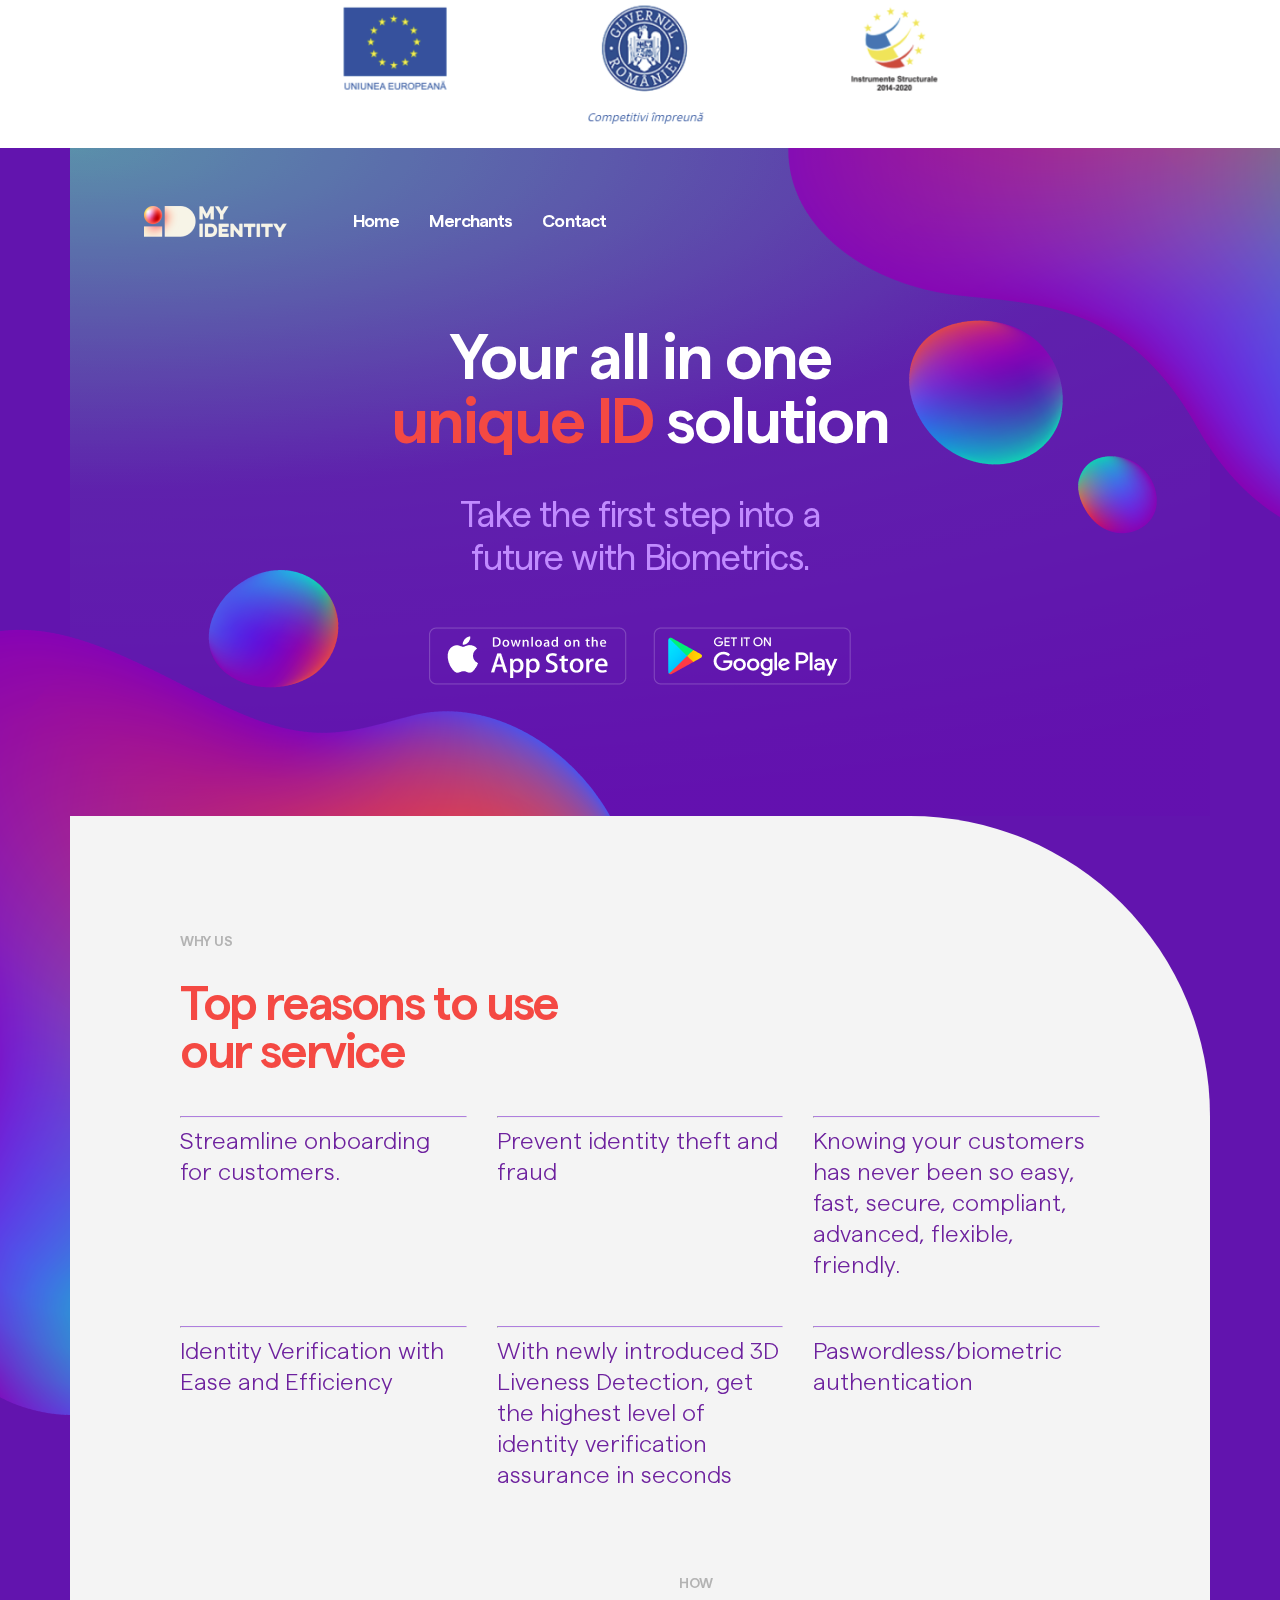
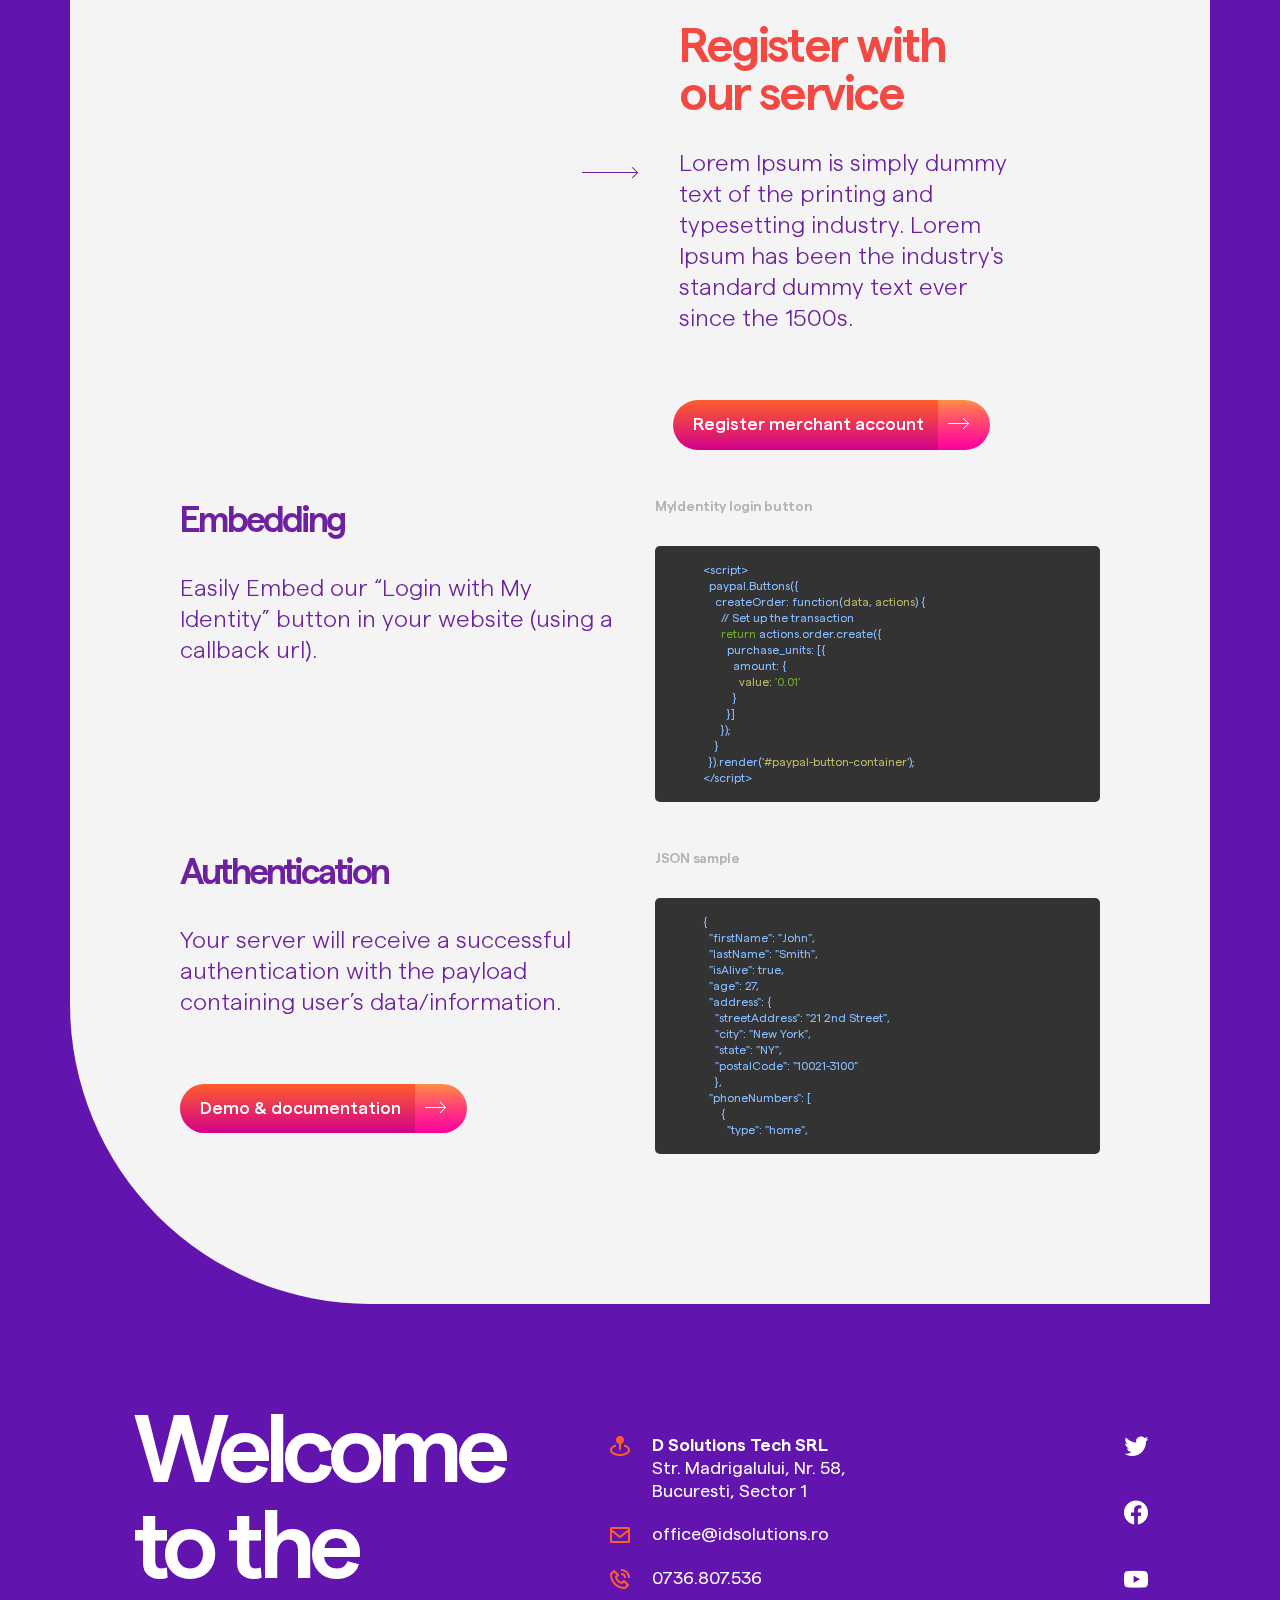
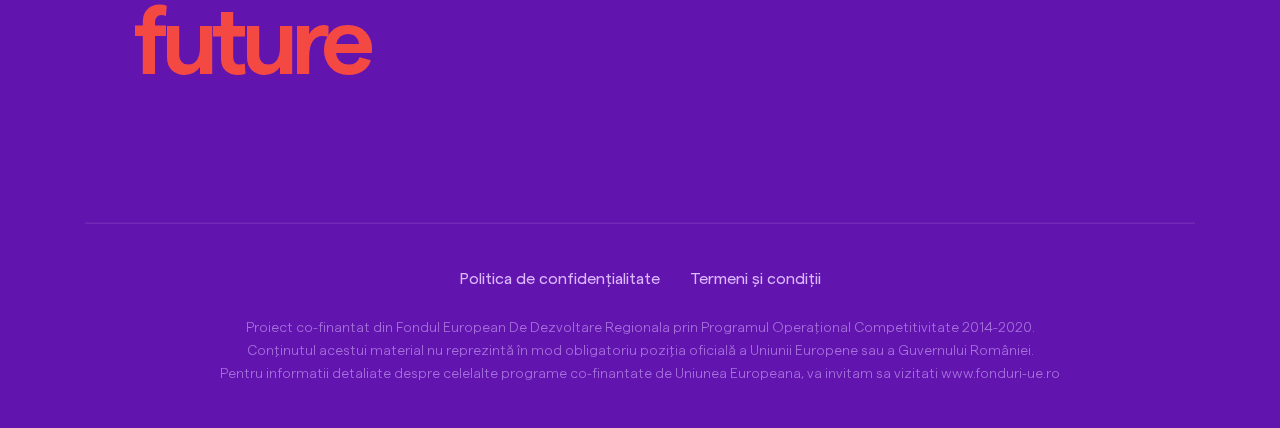
==== contact.html @ 7af66479 "Add files via upload" ====
<!DOCTYPE html>
<html lang="en">
<head>
	<meta http-equiv="Content-Type" content="text/html; charset=utf-8" />
	<meta name="description" content="" />
	<meta name="author" content="" />
	<meta name="viewport" content="user-scalable=no, initial-scale=1.0, maximum-scale=1.0, minimum-scale=1.0, width=device-width" />
	<title>How To Register</title>
	<link href="css/bootstrap-grid.min.css" rel="stylesheet" />
	<link href="fonts/fontsstyle.css" rel="stylesheet" />
	<link href="css/reset.css" rel="stylesheet" />
	<link href="css/style.css" rel="stylesheet" />
	<link href="css/xs.css" rel="stylesheet" />
</head>
<body>
	<section class="gov">
		<div class="container"> 
			<div class="row">
				<div class="col-12 gov__icons text-center">
					<img class="img-fluid" src="images/gov_icons.png" alt="">
				</div>
			</div>
		</div>
	</section>
	<section class="header">
		<div class="container">
			<div class="blob_top"><img src="images/blob_top.png" alt=""></div>
			<div class="menu">		
				<nav class="navigation">
			  		<div class="nav-logo has--logo">
						<img class="d-none d-sm-block" src="images/logo_header.png" alt="">
						<img class="d-block d-sm-none" src="images/logo_mobile.png" alt="">
				  	</div>
					<ul class="nav-menu">
						<li><a href="index.html">Home</a></li>
						<li><a href="merchants.html">Merchants</a></li>
						<li><a href="contact.html">Contact</a></li>
					</ul>
					<div class="nav-toggle">
						<span class="icon-bar"></span>
				        <span class="icon-bar"></span>
				        <span class="icon-bar"></span>
					</div>
				</nav>
			</div>
			<div class="header__content text-center">
				<h1>Your all in one <br> <span class="orange">unique ID</span> solution</h1>
				<h2>Take the first step into a <br> future with Biometrics.</h2>
				<div class="header__download">
					<a href="" class="dowload__btn"><img src="images/btn_appstore.png" alt="Download on the App Store"></a>
					<a href="" class="dowload__btn"><img src="images/btn_googleplay.png" alt="Download form Google Play"></a>
				</div>
			</div>
			<div class="blob_bottom"><img src="images/blob_bottom_2.png" alt=""></div>
		</div>
	</section>
	<div class="nav-overlay"></div>
	<section class="topreasons">
		<div class="container">
			<div class="row d-flex flex-row flex-wrap roundcorner--top">
				<div class="col-1"></div>
				<div class="col-10">
					<h3>WHY US</h3>
					<h4>Top reasons to use <br> our service</h4>
					<div class="row">
						<div class="col-12 col-lg-4">
							<hr>
							<p>Streamline onboarding for customers.</p>
						</div>
						<div class="col-12 col-lg-4">
							<hr>
							<p>Prevent identity theft and fraud</p>
						</div>
						<div class="col-12 col-lg-4">
							<hr>
							<p>Knowing your customers has never been so easy, fast, secure, compliant, advanced, flexible, friendly.</p>
						</div>
						<div class="col-12 col-lg-4">
							<hr>
							<p>Identity Verification with Ease and Efficiency</p>
						</div>						
						<div class="col-12 col-lg-4">
							<hr>
							<p>With newly introduced 3D Liveness Detection, get the highest level of identity verification assurance in seconds</p>
						</div>
						<div class="col-12 col-lg-4">
							<hr>
							<p>Paswordless/biometric authentication</p>
						</div>
					</div>
				</div>
				<div class="col-1"></div>
			</div>
		</div>
	</section>
	<section class="howregister">
		<div class="container roundcorner--bottom">
			<div class="row py-5">
				<div class="col-1"></div>
				<div class="col-10">
					<div class="row d-flex align-items-center justify-content-sm-end">
						<div class="arrow-right">
							<img class="d-block d-sm-none" src="images/arrow_right_mobile.png" alt="">
							<img class="d-none d-sm-block" src="images/arrow_right.png" alt="">
						</div>
						<div class="howregister__text">
							<h3>HOW</h3>
							<h4>Register with our service</h4>
							<p class="p--purple">Lorem Ipsum is simply dummy text of the printing and typesetting industry. Lorem Ipsum has been the industry's standard dummy text ever since the 1500s.</p>
						</div>
					</div>
					<div class="row row--cta d-flex justify-content-sm-end">
						<a href="#" class="button__cta cta--normal">Register merchant account <span><img src="images/arrow-cta.png" alt=""></span></a>
					</div>
					
				</div>
				<div class="col-1"></div>
			</div>
			<div class="row">
				<div class="col-1"></div>
				<div class="col-10">
					<div class="row">
						<div class="col-12 col-lg-6">
							<h3 class="h3--purple">Embedding</h3>
							<p class="p--purple">Easily Embed our “Login with My Identity” button in your website (using a callback url).</p>
						</div>
						<div class="col-12 col-lg-6 pt-3 pt-sm-0">
							<h3 class="code-description">MyIdentity login button</h3>
							<pre rel="JavaScript"><code class="language-javascript">
								&lt;<span>script</span>&gt;
								  <span>paypal.Buttons({</span>
								    <span>createOrder: function(</span><span class="yellow">data</span><span>,</span> <span class="yellow">actions</span><span>) {</span>
								      <span>// Set up the transaction</span>
								      <span class="green">return</span><span> actions.order.create({</span>
								        <span>purchase_units: [{</span>
								     			<span>amount: {</span>
								            <span class="yellow">value:</span> <span class="green">'0.01'</span>
								          <span>}</span>
								        <span>}]</span>
								      <span>});</span>
								    <span>}</span>
								  <span>}).render(</span><span class="yellow">'#paypal-button-container'</span><span>);</span>
								&lt;<span>/script</span>&gt;
							</code></pre>
						</div>
					</div>
				</div>
				<div class="col-1"></div>
			</div>
			<div class="row pt-5">
				<div class="col-1"></div>
				<div class="col-10">
					<div class="row howregister__last">
						<div class="col-12 col-lg-6">
							<h3 class="h3--purple">Authentication</h3>
							<p class="p--purple">Your server will receive a successful authentication with the payload containing user’s data/information.</p>
							<a href="" class="button__cta cta--normal">Demo &amp; documentation <span><img src="images/arrow-cta.png" alt=""></span></a>
						</div>
						<div class="col-12 col-lg-6 pt-3 pt-sm-0">
							<h3 class="code-description">JSON sample</h3>
							<pre rel="JavaScript"><code class="language-javascript">
								<span>{</span>
									<span>"firstName"</span><span>:</span> <span>"John"</span>,
									<span>"lastName"</span><span>:</span> <span>"Smith"</span>,
									<span>"isAlive"</span><span>:</span> <span>true</span>,
									<span>"age"</span><span>:</span> <span>27</span>,
									<span>"address"</span><span>: {</span> 
										<span>"streetAddress"</span><span>: "21 2nd Street"</span>, 
										<span>"city"</span><span>: "New York"</span>, 
										<span>"state"</span><span>: "NY"</span>, 
										<span>"postalCode"</span><span>: "10021-3100"</span> 
										<span>},</span>
									<span>"phoneNumbers"</span><span>: [ </span>
											<span>{ </span>
												<span>"type"</span><span>: "home",
							</code></pre>
						</div>
					</div>
				</div>
				<div class="col-1"></div>
			</div>
		</div>
	</section>
	<footer>
		<div class="container">
			<div class="row d-flex justify-content-center align-items-start">
				<div class="col-12 col-lg-5">
					<h3>Welcome <br> to the <span class="orange">future</span></h3>
				</div>
				<div class="col-12 col-lg-3">
					<dl>
						<dd class="d-inline-flex align-top justify-content-start">
							<img height="24" src="images/icon_map_pin.png" alt="">
							<p><b>D Solutions Tech SRL</b> <br>Str. Madrigalului, Nr. 58, <br> Bucuresti, Sector 1</p></dd>
						<dd class="d-flex align-content-top">
							<img height="24" src="images/icon_mail.png" alt="">
							<p>office@idsolutions.ro</p>
						</dd>
						<dd class="d-flex align-content-top">
							<img height="24" src="images/icon_phone.png" alt="">
							<p>0736.807.536</p>
						</dd>
					</dl>
				</div>
				<div class="col-12 col-lg-3 social-icons d-flex justify-content-around flex-sm-column align-items-sm-end">
					<a href="#"><img src="images/icon_twitter.png" alt=""></a>
					<a href="#"><img src="images/icon_facebook.png" alt=""></a>
					<a href="#"><img src="images/icon_youtube.png" alt=""></a>
				</div>
			</div>
			<div class="row">
				<div class="col-12"><hr></div>
			</div>
			<div class="row policy">
				<div class="col-12 col-lg-12 d-flex justify-content-center">
					<a href="#">Politica de confidențialitate</a>
					<a href="">Termeni și condiții</a>
				</div>
				<div class="col-12 col-lg-12 text-center">
					<p>Proiect co-finantat din Fondul European De Dezvoltare Regionala prin Programul Operațional Competitivitate 2014-2020.</p>
					<p>Conţinutul acestui material nu reprezintă în mod obligatoriu poziţia oficială a Uniunii Europene sau a Guvernului României.</p>
					<p>Pentru informatii detaliate despre celelalte programe co-finantate de Uniunea Europeana, va invitam sa vizitati www.fonduri-ue.ro</p>
				</div>
			</div>
		</div>
	</footer>
	<script src="https://ajax.googleapis.com/ajax/libs/jquery/3.1.1/jquery.min.js"></script>
	<script>
		(function($){
		    $('.nav-toggle').click(function(e){
		        e.preventDefault();
		        $('.nav-toggle').toggleClass('active');
		        $('.nav-menu').toggleClass('active');
		    })
		    $('.nav-overlay').click(function(e){
		        e.preventDefault();
		        $('.nav-toggle').toggleClass('active');
		        $('.nav-menu').toggleClass('active');
		    })
		})(jQuery);
	</script>
</body>
</html>
---- fonts/fontsstyle.css ----
@font-face {
    font-family: 'Matter';
    src: url('Matter-SemiBold.eot');
    src: local('Matter SemiBold'), local('Matter-SemiBold'),
        url('Matter-SemiBold.eot?#iefix') format('embedded-opentype'),
        url('Matter-SemiBold.woff2') format('woff2'),
        url('Matter-SemiBold.woff') format('woff'),
        url('Matter-SemiBold.ttf') format('truetype');
    font-weight: 600;
    font-style: normal;
}

@font-face {
    font-family: 'Matter';
    src: url('Matter-Medium.eot');
    src: local('Matter Medium'), local('Matter-Medium'),
        url('Matter-Medium.eot?#iefix') format('embedded-opentype'),
        url('Matter-Medium.woff2') format('woff2'),
        url('Matter-Medium.woff') format('woff'),
        url('Matter-Medium.ttf') format('truetype');
    font-weight: 500;
    font-style: normal;
}

@font-face {
    font-family: 'Matter';
    src: url('Matter-Light.eot');
    src: local('Matter Light'), local('Matter-Light'),
        url('Matter-Light.eot?#iefix') format('embedded-opentype'),
        url('Matter-Light.woff2') format('woff2'),
        url('Matter-Light.woff') format('woff'),
        url('Matter-Light.ttf') format('truetype');
    font-weight: 300;
    font-style: normal;
}

@font-face {
    font-family: 'Matter';
    src: url('Matter-Regular.eot');
    src: local('Matter Regular'), local('Matter-Regular'),
        url('Matter-Regular.eot?#iefix') format('embedded-opentype'),
        url('Matter-Regular.woff2') format('woff2'),
        url('Matter-Regular.woff') format('woff'),
        url('Matter-Regular.ttf') format('truetype');
    font-weight: normal;
    font-style: normal;
}
---- css/style.css ----
.gov { background-color: #fff; height: 148px; }
.menu {padding:58px 0 71px 59px}
.nav__item.has--logo { margin-right: 66px }
.nav__item a { font-weight: 600; font-style: normal; font-size: 18px; line-height: 19.8px; color:#fff; }
/* NAV */
nav.navigation { position: relative; height: 50px; z-index: 4; clear:both; }
.nav-logo { float: left; height:31px; line-height: 31px; padding:0 41px 0  0; }
ul.nav-menu,
ul.nav-menu li,
ul.nav-menu li a { float: left; }
ul.nav-menu { padding-left: 10px; }
ul.nav-menu li a {font-size: 18px; line-height:31px; letter-spacing: -0.05em; font-weight:600; padding: 0 15px; color: #ffffff; text-decoration: none; 
	-webkit-transition-duration: 0.3s; -o-transition-duration: 0.3s; transition-duration: 0.3s; }
ul.nav-menu li a:hover { color: #F44943; }
.nav-toggle { display: none; position: absolute; top: 0; right: 0; width: 50px; height: 50px; cursor: pointer; }
span.icon-bar { position: absolute; right: 12px; display: block; width: 26px; height: 2px; background-color: #ffffff; -webkit-transition-duration: 0.3s; -o-transition-duration: 0.3s; transition-duration: 0.3s; }
.icon-bar:nth-child(1) { top: 17px; }
.icon-bar:nth-child(2) { top: 24px; }
.icon-bar:nth-child(3) { top: 31px; }
/* ICON BARS ANIMATION */
.nav-toggle.active .icon-bar:nth-child(1) { top: 24px; -webkit-transform: rotate(45deg); -moz-transform: rotate(45deg); transform: rotate(45deg); }
.nav-toggle.active .icon-bar:nth-child(2) { width: 0; }
.nav-toggle.active .icon-bar:nth-child(3) { top: 24px; -webkit-transform: rotate(-45deg); -moz-transform: rotate(-45deg); transform: rotate(-45deg); }
.header__content {position:relative; z-index: 1;}
.header .container {background: radial-gradient(189.44% 101.64% at 0% 0%, rgba(96, 218, 150, 0.7) 0%, rgba(111, 38, 159, 0.7) 100%), linear-gradient(0deg, #6D219E, #6D219E), #FFFFFF;
					background-blend-mode: hard-light, normal, normal; padding-bottom:125px; position:relative;}
.header .blob_top {position: absolute; top:0; right:-400px; opacity:0.8;}
.header .blob_bottom { position: absolute;bottom:-750px; left:-345px; opacity:0.8; }
.header h1 { font-weight: 600; font-size: 64px; line-height: 64px; color:#fff; letter-spacing:-2px }
.header h2 { margin-top: 40px; font-weight: 400; font-size: 36px; line-height: 43px; letter-spacing: -1px; color: #C18BFF; }
.header__download {margin-top:46px; }
.header__download .dowload__btn { margin:0 11px; }
.p--arrow { margin:0 0 50px 0;}
.p--arrow img { margin:0 0 -20px -80px; }
.aboutus__left { background: url(../images/bg_left_whoweare.png) -50px 0 no-repeat #F4F4F4; position: relative; min-height: 900px }
.homescreen { position: absolute; top:-110px; z-index:10; }
.aboutus__right {background: #F4F4F4;border-radius: 0px 447px 0px 0px;}
.aboutus__right .orb {position: absolute; width: 665px; height:799px; right:-1px; top:0; background: url(../images/ball_desktop.png) no-repeat; border-radius: 0px 447px 0px 0px; 
	filter: drop-shadow(-106.56px -71.04px 213.12px rgba(255, 184, 0, 0.2)), drop-shadow(0px 124.32px 390.72px #F64E43);}
.aboutus__right .gradient {background: linear-gradient(193.96deg, rgba(98, 20, 174, 0.05) 36.95%, rgba(98, 20, 174, 0) 103.78%); border-radius: 0px 447px 447px 0px;height: 799px;}
.aboutus__right .arrow-right, .howwecollect .arrow-right { margin:0 60px 100px 40px;}
.aboutus__text { width:336px; margin:100px 0 0 100px}       
.aboutus__text p { margin-bottom: 40px; }
.auth__left .arrow-right { margin:0 20px 100px 10px;}
.auth .container, .howwecollect .container, .with--background { background:#F4F4F4; }
.auth__text, .howwecollect__text { width:336px;}
.auth__title {color: #D9CAE3; font-size: 96px; font-style: normal; line-height:100px; font-weight:600; letter-spacing:-7px; margin:-30px 0 0 160px;}
.auth__title span {color: #6D219E; display: inline-block; padding:2px}
.auth__title span:hover {color: #fff;background: linear-gradient(87.88deg, #FF5E2D 3.57%, #D2008B 96.43%), #000000; padding:2px}
.auth_right {overflow: hidden;}
.howwecollect__text {margin-right: 130px}
.image--background {background: linear-gradient(0deg, rgba(98, 20, 174, 0.05), rgba(98, 20, 174, 0.05))  #F4F4F4;}
.faceidscan__image img {margin:-35px 0 0 -1px;}
.step--odd { padding-right: 170px; padding-left: 94px; }
.step--even { padding-right: 94px; padding-left: 170px; }
.howwecollect__steps hr { border-top:1px solid #D9CAE3; margin:20px 0; }
.voiceprint__image { border-radius: 0 0 0 50%; position:relative; height: 628px;}
.voiceprint__image img { position: absolute; top:-40px;left: -100px; }

.topreasons .container { position:relative; z-index: 1;}
.roundcorner--top {border-radius: 0 300px 0 0; background:#F4F4F4;}
.roundcorner--bottom {border-radius: 0 0 0 300px; background:#F4F4F4;}
.topreasons  h3 {margin-top: 117px;}
.topreasons  p { color:#6D219E;}
.topreasons hr {border-top:1px solid #A772DC;opacity: 0.9;}
.howregister .container { background:#F4F4F4;}
.howregister__text { width: 336px; margin: 0 100px 0 40px;}
.button__cta {background: linear-gradient(180deg, #FF5E2C 0%, #D2008B 100%), #6D219E;border-radius:57px; padding:0 0 0 20px; color:#fff; font-weight: 500; font-size:18px; display: inline-block;}
.button__cta.cta--normal span {display: inline-block;background: linear-gradient(180deg, #575757 0%, #222222 100%), #FF5E2C; mix-blend-mode: color-dodge; border-radius: 0px 57px 57px 0px;
 					padding:13px 20px 13px 10px; margin-left:10px}
.button__cta.cta--login { padding:0 20px 0 0; }
.button__cta.cta--login span {display: inline-block; border-radius: 0px 57px 57px 0px; padding:13px 0 13px 20px; margin-right:10px}
.howregister .button__cta { margin-top: 30px; }
.howregister .row--cta .button__cta { margin:30px 125px 0 0; }
pre { background: #333333; color:#89BDFF; padding:0; tab-size:2; word-break: normal; position: relative; line-height:16px; font-size: 12px; border-radius:5px; min-width: 100px; max-width:100%;
			overflow: hidden; clear:both;}
pre code {background: 0 0; white-space: pre; display: block; max-width: 100%; min-width: 100px; font-size: 12px; padding:0;}
code span {color:#89BDFF}
code span.yellow {color:#BDB76B }
code span.green {color:#71A830 }
.howregister__last { margin-bottom:150px;}
.demo .container { position:relative; z-index: 1;}
.demo  h3 {margin-top: 100px;}
.merchant_secret { background: #FFFFFF; border: 1px solid #D9CAE3; box-sizing: border-box; border-radius: 8px; padding:20px; margin-top:40px; }
.merchant_secret input {background: linear-gradient(0deg, #FFFFFF, #FFFFFF), #FBFBFB; border: 1px solid #D5B9D9;color: #999999; box-sizing: border-box; border-radius: 4px; width:100%; padding: 10px 15px}
.important {border: 1px solid #FF0000; box-sizing: border-box; border-radius: 10px; padding:10px 10px 10px 50px; margin-bottom:15px; background:url(../images/warning.png) 10px 15px no-repeat; }
.important p { font-size: 18px; font-style: normal; font-weight: 300; line-height: 23px; letter-spacing: 0em; text-align: left; margin:0 }
.important__heading {color: #FF0000; font-weight: 500;}
.note {border: 1px solid #0085FF; box-sizing: border-box; border-radius: 10px; padding:10px 10px 10px 50px; margin-bottom:15px; background:url(../images/info.png) 10px 15px no-repeat; }
.note p { font-size: 18px; font-style: normal; font-weight: 300; line-height: 23px; letter-spacing: 0em; text-align: left; margin:0 }
.note__heading {color: #0085FF; font-weight: 500;}
.row--last { margin-bottom: 100px; }
footer { padding:100px 0 40px 0; }
footer h3, footer dl p {color:#fff;}
footer h3 {font-weight: 600px; font-size:96px; line-height: 96px; letter-spacing:-7px}
footer dl { margin-top: 30px; }
footer dl p {font-weight: 400;font-style:normal; font-size: 18px; line-height: 23px; padding-left:20px; margin:0;}
.social-icons { margin-top: 30px;}
footer dl dd { margin-bottom: 20px }
.social-icons a { margin-bottom: 35px }
.social-icons a:last-child,footer dl dd:last-child {margin-bottom:0;}
footer hr {border-top:1px solid #A772DC; margin:100px 0 45px 0;opacity: 0.1;}
.policy a { font-size: 16px; line-height: 20px; color: #DCB9FF; margin-bottom: 30px; padding:0 15px; }
.policy p {color:#A772DC; font-size:14px; line-height: 18px; letter-spacing:0; text-align: center; margin-bottom:5px;}
---- css/xs.css ----
@media screen and (max-width: 575px){
	body{font-family: 'Matter', sans-serif;font-size: 18px; font-weight:400; font-style:normal; color:#6D219E; background-color:#6214AE;}
	h3 { margin-bottom: 30px; color: #B3B3B3; font-size: 10px; font-weight: 700; font-style: normal; line-height: 13px; letter-spacing:2px}
	h3.h3--purple {color:#6D219E; font-weight:600; font-size: 24px; line-height:31px; letter-spacing:-2px;}
	h4 { margin-bottom: 30px; color: #F44943; font-size: 32px;  font-weight: 600; font-style: normal; line-height: 32px; letter-spacing:-3px;}
	p { font-size: 18px; font-weight: 400; font-style: normal; line-height: 23px;} 
	.img-fluid {max-width:425px;height: auto;}
	.gov { background-color: #fff; height:69px; }
	.gov__icons img { height:68px; }
	.header .blob_top, .header .blob_bottom {display: none;}
	.header .menu,.header .nav-menu { z-index: 4; }
	.header .header__content { z-index: 2; }
	.menu {padding: 10px 0 20px}
	.aboutus__right {min-height:100px; display: table;}
	.aboutus__text { width:218px; margin:0 0 50px 70px; min-height:348.53px;}
	.aboutus__text h3 { margin-top:75px; }
	.aboutus__text p {margin-bottom:20px;}
	.p--arrow img { margin: -3px 0 -20px -40px; }
	.aboutus__right {background: #F4F4F4; border-radius: 0px 195px 0 0px;}
	.aboutus__right .orb {position: absolute; width:240px; height:230px; right:0; top:0; background: url(../images/ball_mobile.png) no-repeat; border-radius: 0px 195px 0px 0px; 
		filter: drop-shadow(-26.64px -17.76px 53.28px rgba(255, 184, 0, 0.2)), drop-shadow(0px 31.08px 97.68px #F64E43);}
	.aboutus__right .gradient {background: linear-gradient(193.96deg, rgba(98, 20, 174, 0.05) 36.95%, rgba(98, 20, 174, 0) 103.78%); border-radius: 0px 195px 195px 0px; height:100%;}
	.aboutus__right .arrow-right, .auth__left .arrow-right, .howwecollect .arrow-right { margin:0 27px 0 25px;}
	.aboutus__left { background:#F4F4F4; min-height:600px }
	.homescreen { position:static; }
	.auth__text, .howwecollect__text { width:218px;}
	.auth__title {font-size: 64px; line-height: 64px; margin:0; padding:55px 20px 45px 68px;}
	.howwecollect__text {margin:0;}
	.auth__screen--mobile {width: 425px;}
	/*.step--odd { padding-right: 170px; padding-left: 94px; }*/
	.step--even { padding-right: 194px; padding-left:70px; }
	.faceidscan__image { margin:30px 0 50px }
	.faceidscan__image img {margin:-15px 0 0 -5px;}
	.home__lastrow .howwecollect__steps { height:auto; padding-top:60px; }
	.voiceprint__image { height: auto; overflow: hidden; }
	.voiceprint__image img { position: static; }
	.roundcorner--top {border-radius: 0 195px 0 0; background:#F4F4F4;}
	.roundcorner--bottom {border-radius: 0 0 0 195px; background:#F4F4F4;}
	.howregister__text { width:218px; margin: 0 0 0 20px;}
	.howregister .row--cta .button__cta { margin:30px 0 0 0; }
	.button__cta {border-radius:57px; padding:0 0 0 10px; color:#fff; font-weight: 500; font-size:16px; display: inline-block;}
	footer h3 {font-weight: 600px; font-size:64px; line-height: 64px; letter-spacing:-4px; text-align: center;}
	footer hr {  margin: 20px 0 15px 0; }
	footer dl { padding-left:51px }
}
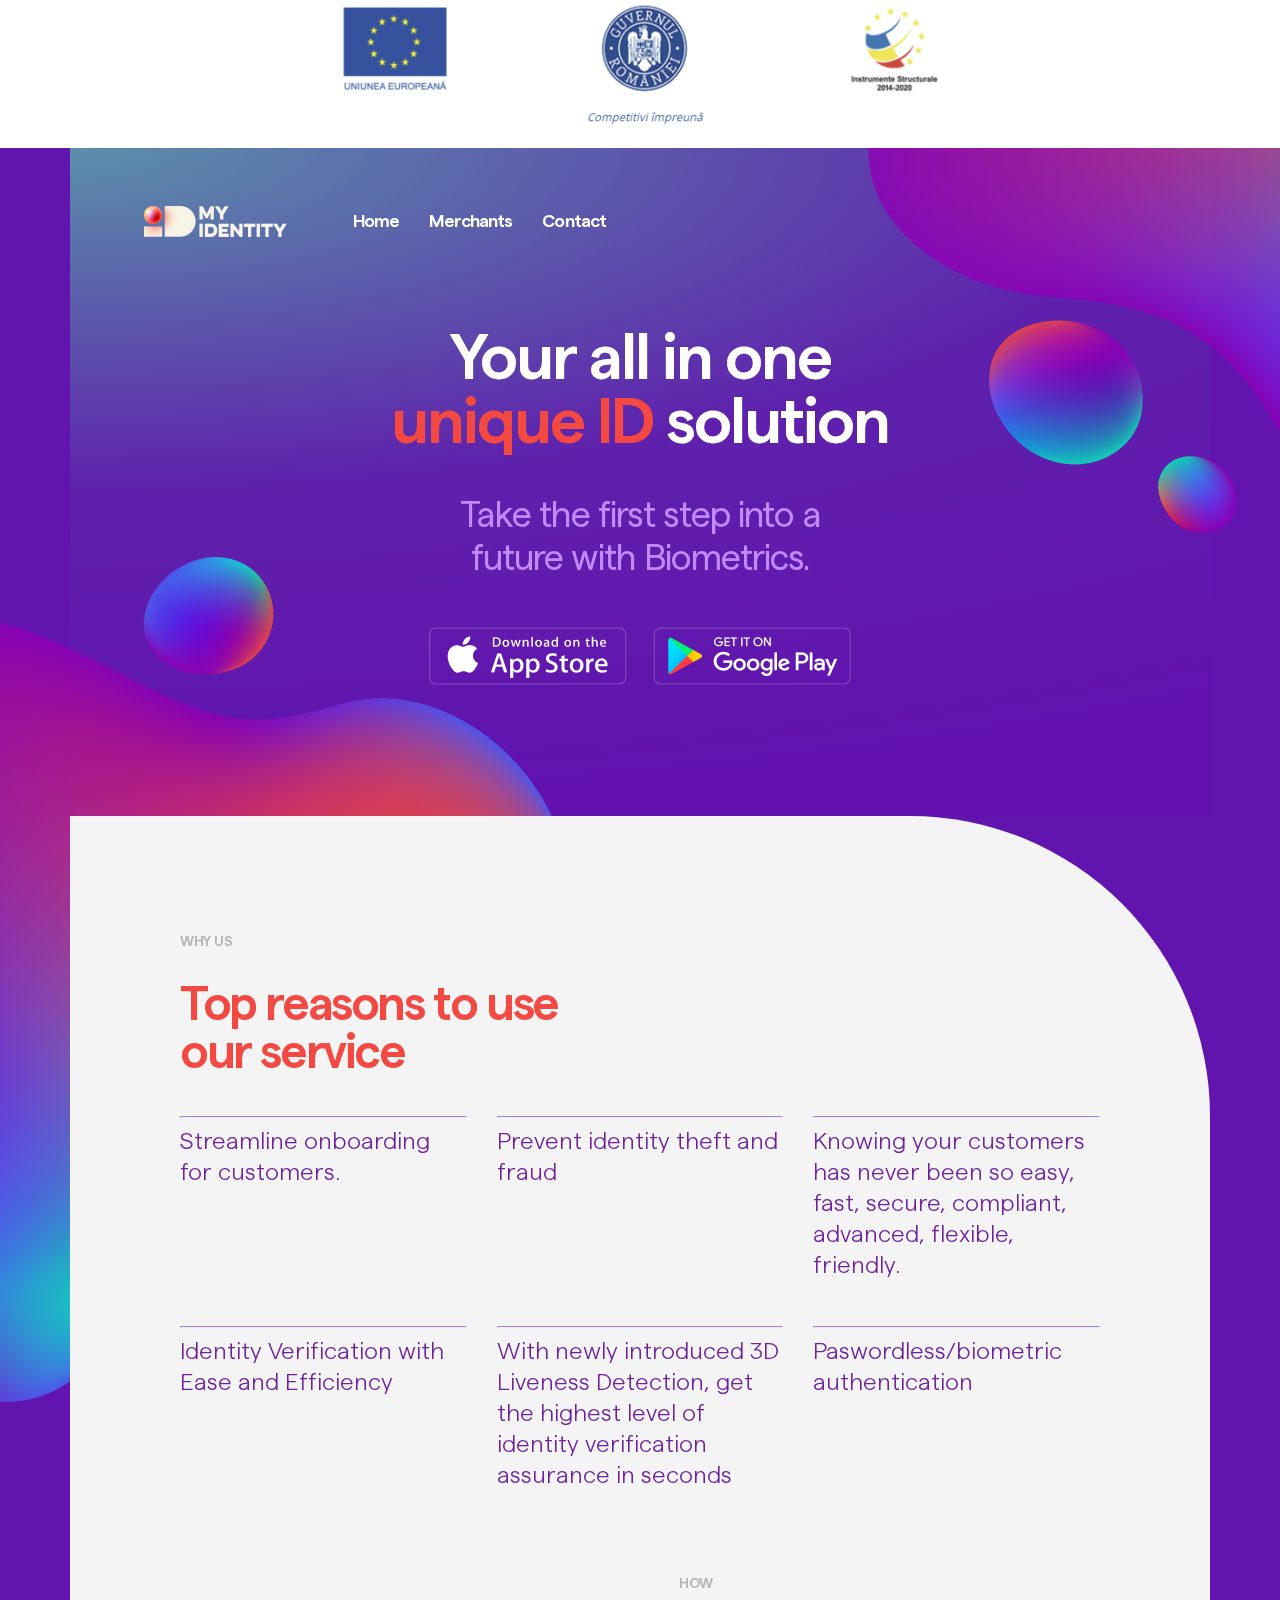
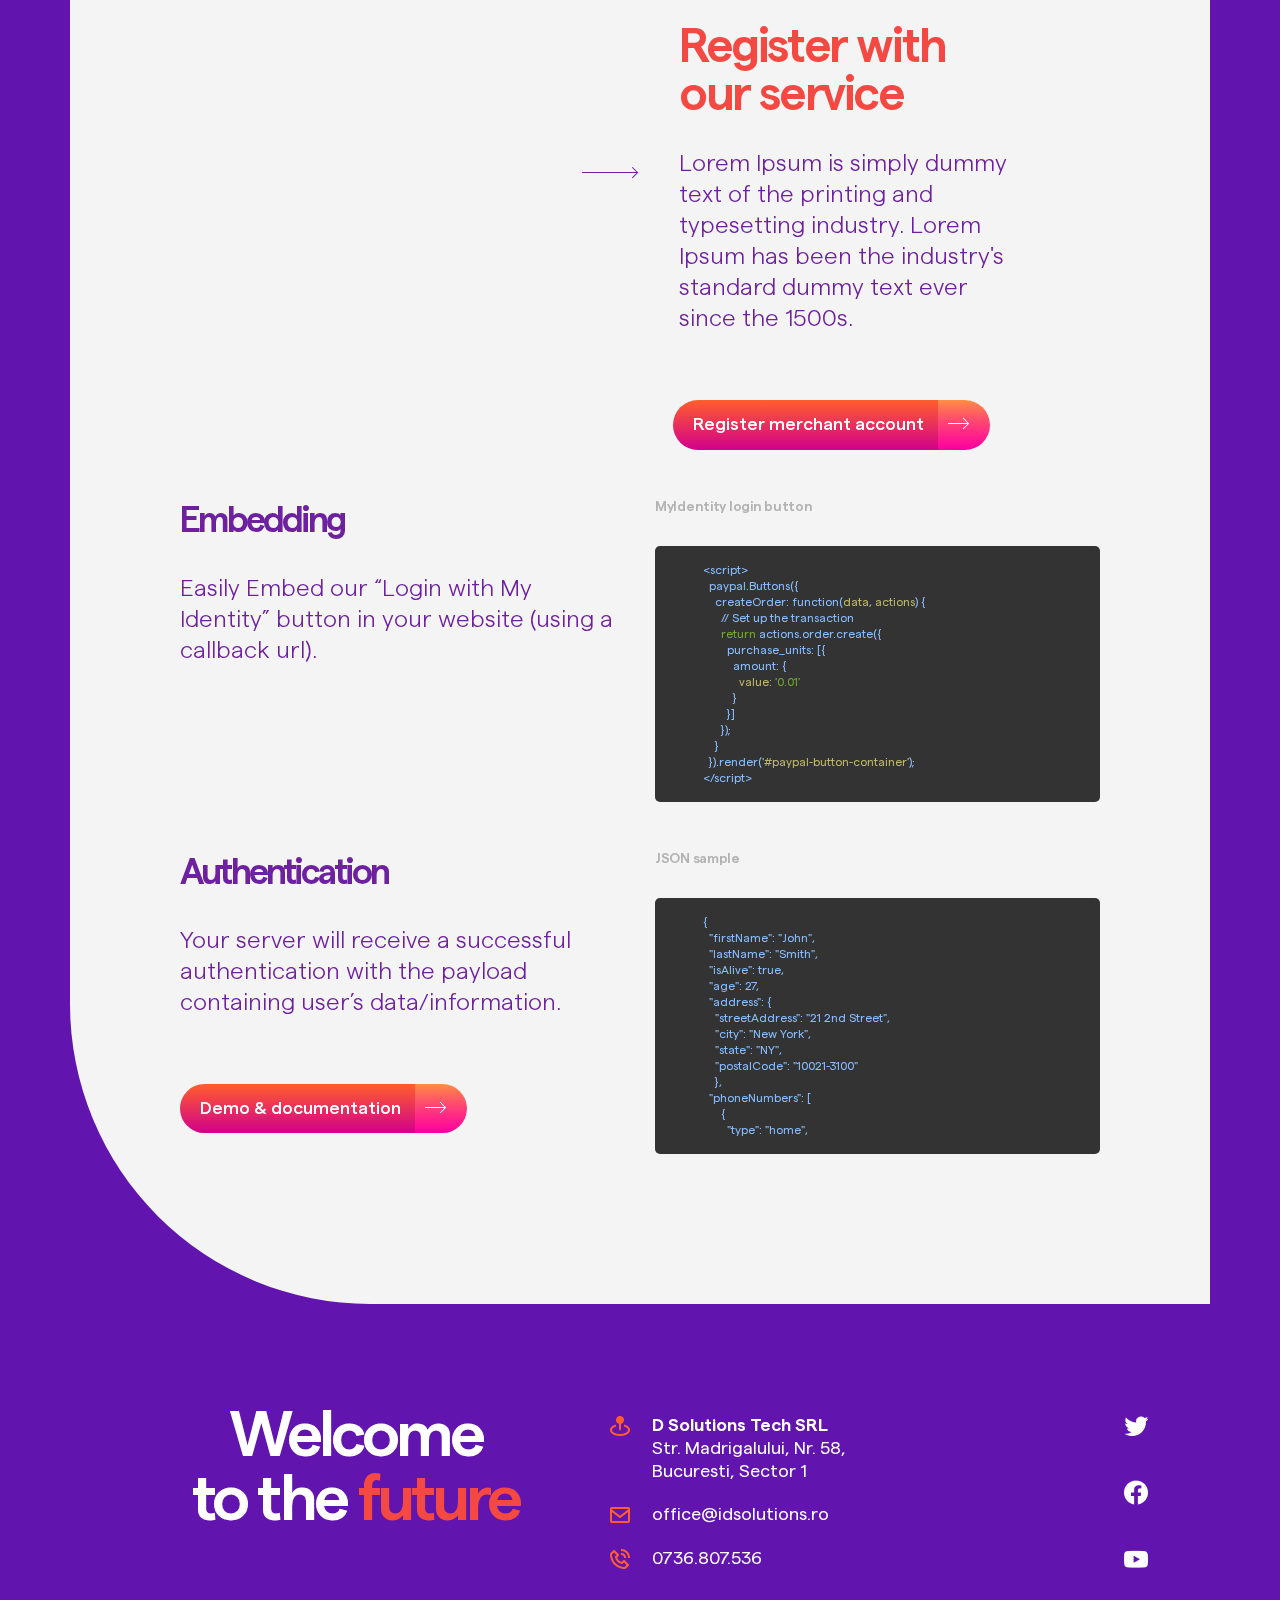
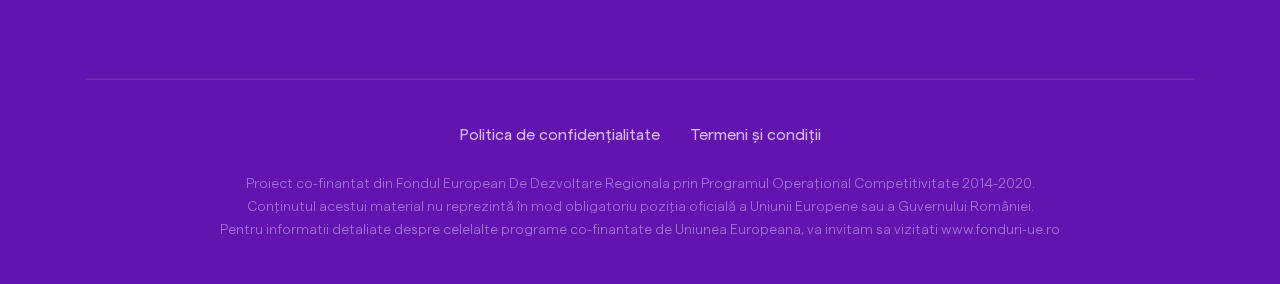
==== commit abbc1ffb: "Add files via upload" ====
--- a/contact.html
+++ b/contact.html
@@ -11,6 +11,8 @@
 	<link href="css/reset.css" rel="stylesheet" />
 	<link href="css/style.css" rel="stylesheet" />
 	<link href="css/xs.css" rel="stylesheet" />
+	<link href="css/md.css" rel="stylesheet" />
+	<link href="css/lg.css" rel="stylesheet" />
 </head>
 <body>
 	<section class="gov">
@@ -224,20 +226,15 @@
 			</div>
 		</div>
 	</footer>
-	<script src="https://ajax.googleapis.com/ajax/libs/jquery/3.1.1/jquery.min.js"></script>
+	
 	<script>
-		(function($){
-		    $('.nav-toggle').click(function(e){
-		        e.preventDefault();
-		        $('.nav-toggle').toggleClass('active');
-		        $('.nav-menu').toggleClass('active');
-		    })
-		    $('.nav-overlay').click(function(e){
-		        e.preventDefault();
-		        $('.nav-toggle').toggleClass('active');
-		        $('.nav-menu').toggleClass('active');
-		    })
-		})(jQuery);
+		document.querySelector(".nav-toggle").addEventListener("click", function(event) {
+			var elementtoggle = document.querySelector(".nav-toggle");
+  			elementtoggle.classList.toggle("active");
+			var elementmenu = document.querySelector(".nav-menu");
+  			elementmenu.classList.toggle("active");
+			event.preventDefault();
+		}, false);
 	</script>
 </body>
 </html>--- a/css/md.css
+++ b/css/md.css
@@ -0,0 +1,22 @@
+@media (min-width:768px) {
+	.aboutus__left { background: #F4F4F4; }
+	.voiceprint__image img { position: absolute; top: -40px; left: -30px; }
+	.step--odd,
+	.step--even { padding-right: 50px; padding-left: 50px; }
+	.auth__text { width: 280px; }
+	.auth .p--arrow img { margin: 0 0 -20px -40px; }
+	footer h3 { font-weight: 600px; font-size: 64px; line-height: 64px; letter-spacing: -4px; text-align: center; }
+	footer dl,
+	.social-icons { margin-top: 10px; }
+}
+@media screen and (max-width:767px) {
+	ul.nav-menu {display: none; width: 100%; height: 0; padding: 0; overflow: hidden; }
+	ul.nav-menu.active { display:block; min-height:150px; }
+	ul.nav-menu li { width: 100%; }
+	ul.nav-menu li a { width: 100%; padding: 0; text-align: center; }
+	ul.nav-menu li a:hover { background-color: #1c1c1c; }
+	.nav-toggle { display: block; }
+}
+@media screen and (min-width:768px){
+	.nav-overlay.active { visibility: hidden; opacity: 0; }
+}--- a/css/lg.css
+++ b/css/lg.css
@@ -0,0 +1,6 @@
+@media (min-width:992px) {
+	.header .blob_top { position: absolute; top: 0; right: -480px; opacity: 0.8; }
+	.header .blob_bottom { position: absolute; bottom: -737px; left: -410px; opacity: 0.8; }
+	.aboutus__left { background: url(../images/bg_left_whoweare.png) -105px 0 no-repeat #F4F4F4;}
+	.auth .p--arrow img { margin: 0 0 -20px -80px; }
+}
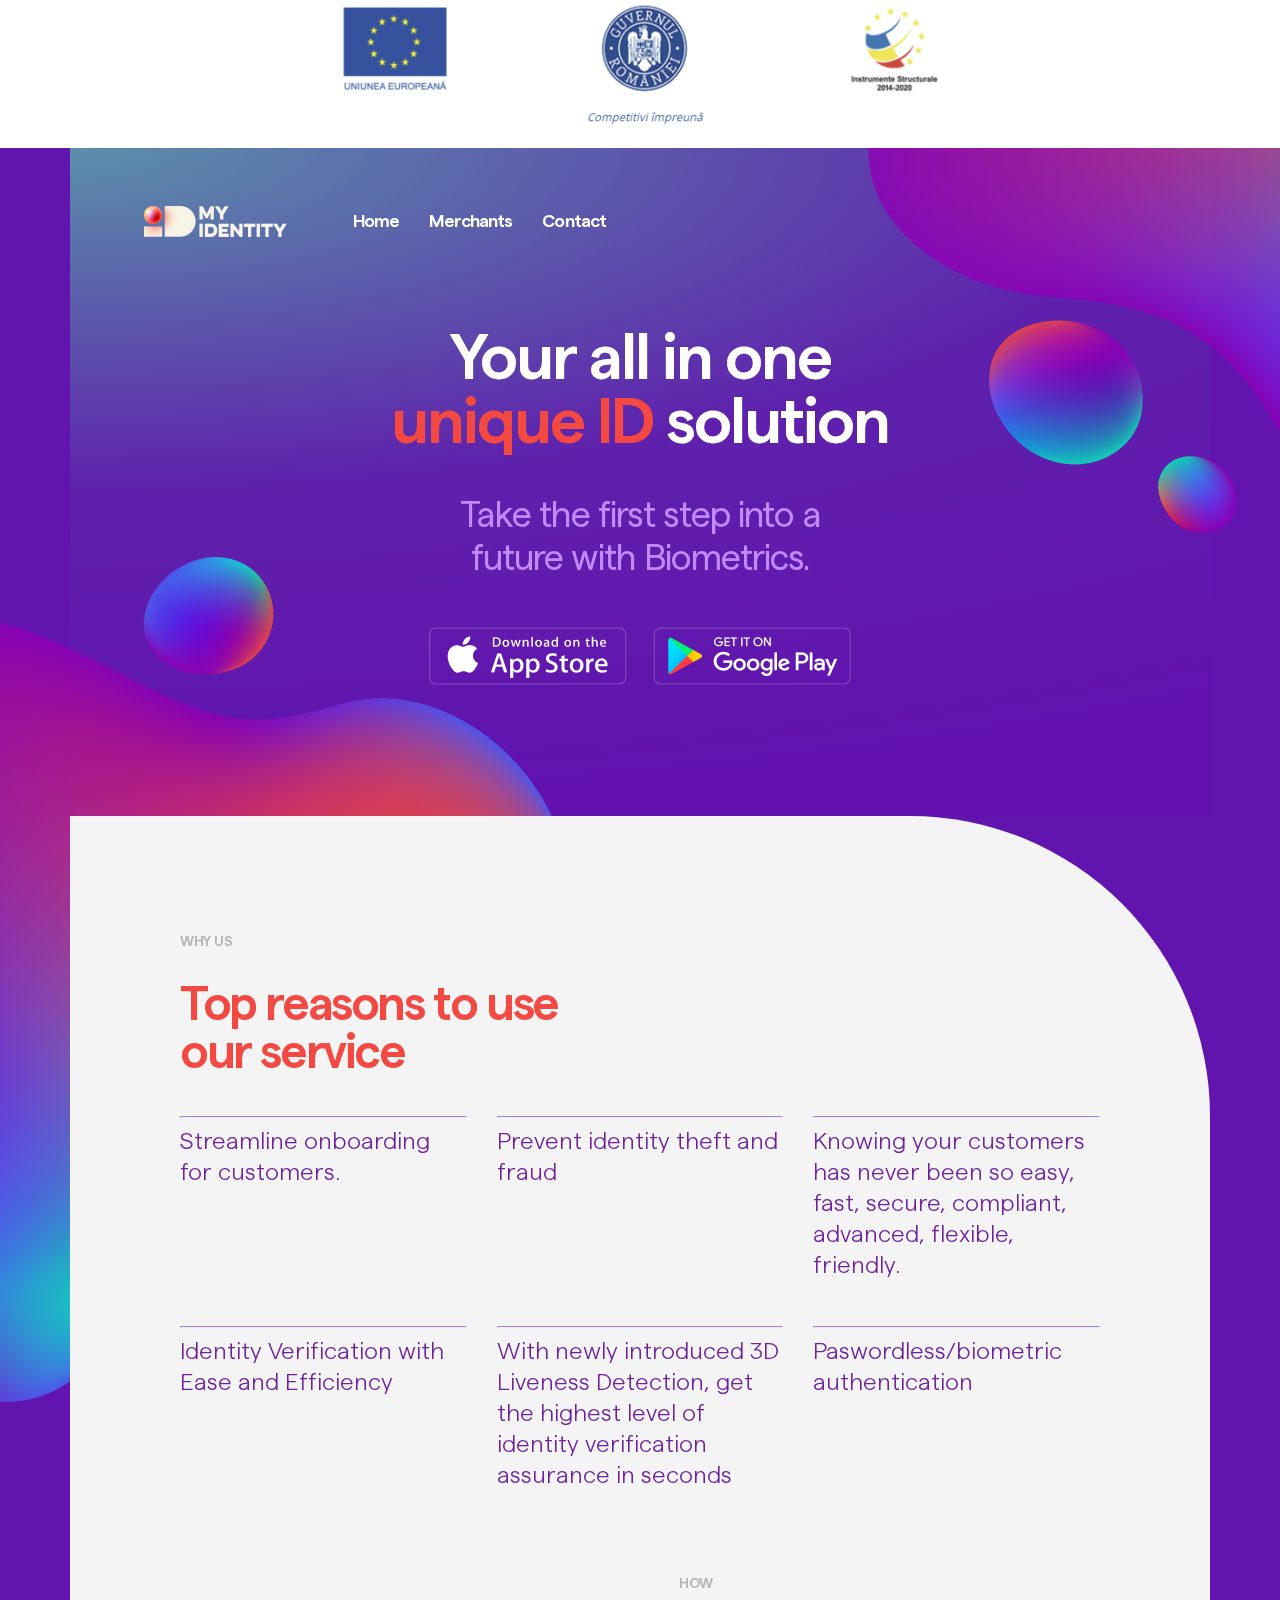
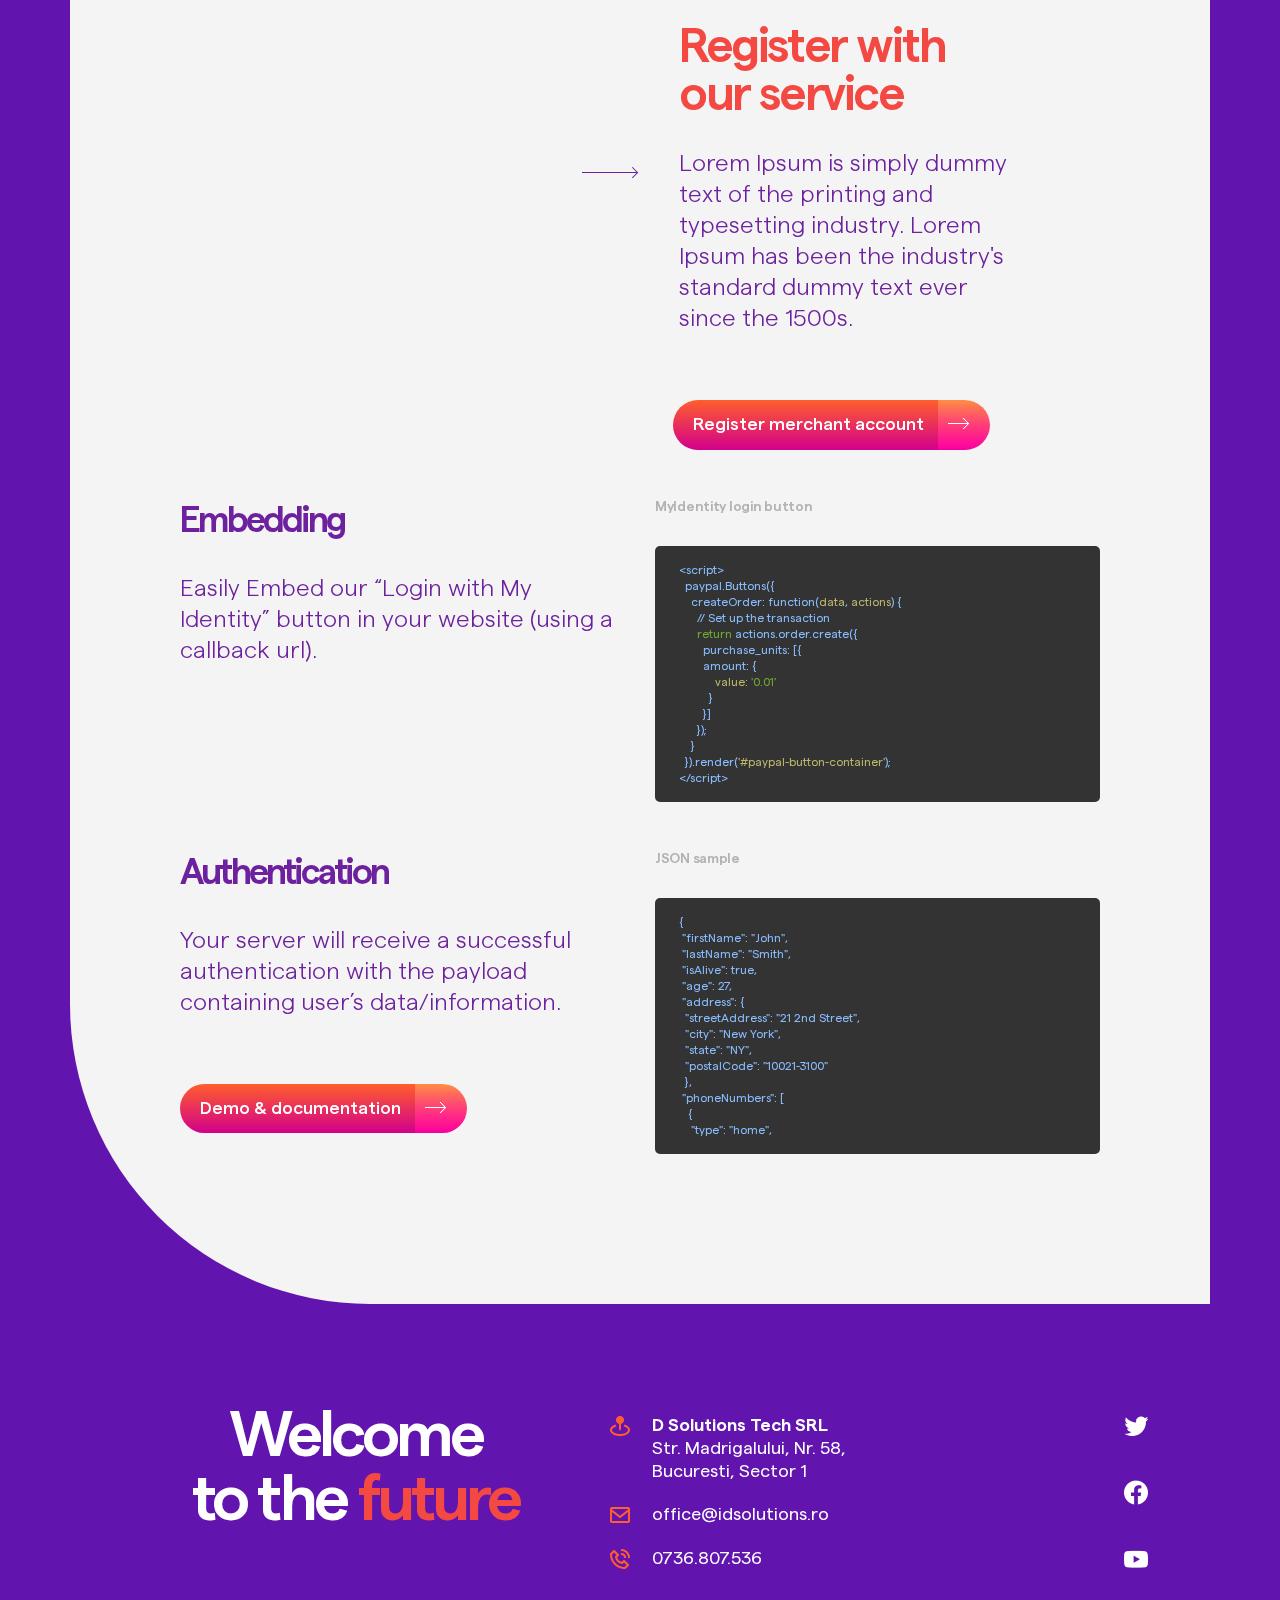
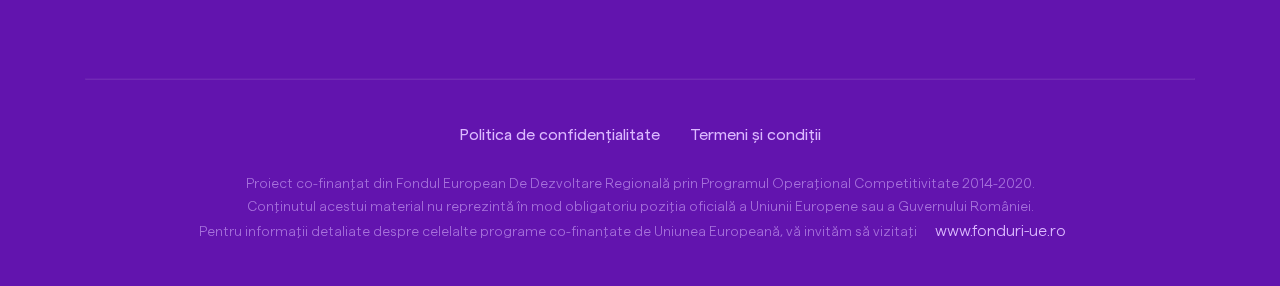
==== commit 760d0c7c: "Add files via upload" ====
--- a/contact.html
+++ b/contact.html
@@ -219,9 +219,9 @@
 					<a href="">Termeni și condiții</a>
 				</div>
 				<div class="col-12 col-lg-12 text-center">
-					<p>Proiect co-finantat din Fondul European De Dezvoltare Regionala prin Programul Operațional Competitivitate 2014-2020.</p>
+					<p>Proiect co-finanţat din Fondul European De Dezvoltare Regională prin Programul Operaţional Competitivitate 2014-2020.</p>
 					<p>Conţinutul acestui material nu reprezintă în mod obligatoriu poziţia oficială a Uniunii Europene sau a Guvernului României.</p>
-					<p>Pentru informatii detaliate despre celelalte programe co-finantate de Uniunea Europeana, va invitam sa vizitati www.fonduri-ue.ro</p>
+					<p>Pentru informaţii detaliate despre celelalte programe co-finanţate de Uniunea Europeană, vă invităm să vizitaţi <a href="http://www.fonduri-ue.ro" target="_blank">www.fonduri-ue.ro</a> </p>
 				</div>
 			</div>
 		</div>
--- a/css/style.css
+++ b/css/style.css
@@ -72,7 +72,7 @@
 .button__cta.cta--login span {display: inline-block; border-radius: 0px 57px 57px 0px; padding:13px 0 13px 20px; margin-right:10px}
 .howregister .button__cta { margin-top: 30px; }
 .howregister .row--cta .button__cta { margin:30px 125px 0 0; }
-pre { background: #333333; color:#89BDFF; padding:0; tab-size:2; word-break: normal; position: relative; line-height:16px; font-size: 12px; border-radius:5px; min-width: 100px; max-width:100%;
+pre { background: #333333; color:#89BDFF; padding:0; tab-size:1; word-break: normal; position: relative; line-height:16px; font-size: 12px; border-radius:5px; min-width: 100px; max-width:100%;
 			overflow: hidden; clear:both;}
 pre code {background: 0 0; white-space: pre; display: block; max-width: 100%; min-width: 100px; font-size: 12px; padding:0;}
 code span {color:#89BDFF}
--- a/css/xs.css
+++ b/css/xs.css
@@ -27,8 +27,7 @@
 	.auth__title {font-size: 64px; line-height: 64px; margin:0; padding:55px 20px 45px 68px;}
 	.howwecollect__text {margin:0;}
 	.auth__screen--mobile {width: 425px;}
-	/*.step--odd { padding-right: 170px; padding-left: 94px; }*/
-	.step--even { padding-right: 194px; padding-left:70px; }
+	.step--odd , .step--even { padding:0 70px; }
 	.faceidscan__image { margin:30px 0 50px }
 	.faceidscan__image img {margin:-15px 0 0 -5px;}
 	.home__lastrow .howwecollect__steps { height:auto; padding-top:60px; }
@@ -38,7 +37,8 @@
 	.roundcorner--bottom {border-radius: 0 0 0 195px; background:#F4F4F4;}
 	.howregister__text { width:218px; margin: 0 0 0 20px;}
 	.howregister .row--cta .button__cta { margin:30px 0 0 0; }
-	.button__cta {border-radius:57px; padding:0 0 0 10px; color:#fff; font-weight: 500; font-size:16px; display: inline-block;}
+	.button__cta {border-radius:57px; padding:0 0 0 10px; color:#fff; font-weight: 500; font-size:14px; display: inline-block;}
+	pre code {white-space:pre-line;}
 	footer h3 {font-weight: 600px; font-size:64px; line-height: 64px; letter-spacing:-4px; text-align: center;}
 	footer hr {  margin: 20px 0 15px 0; }
 	footer dl { padding-left:51px }
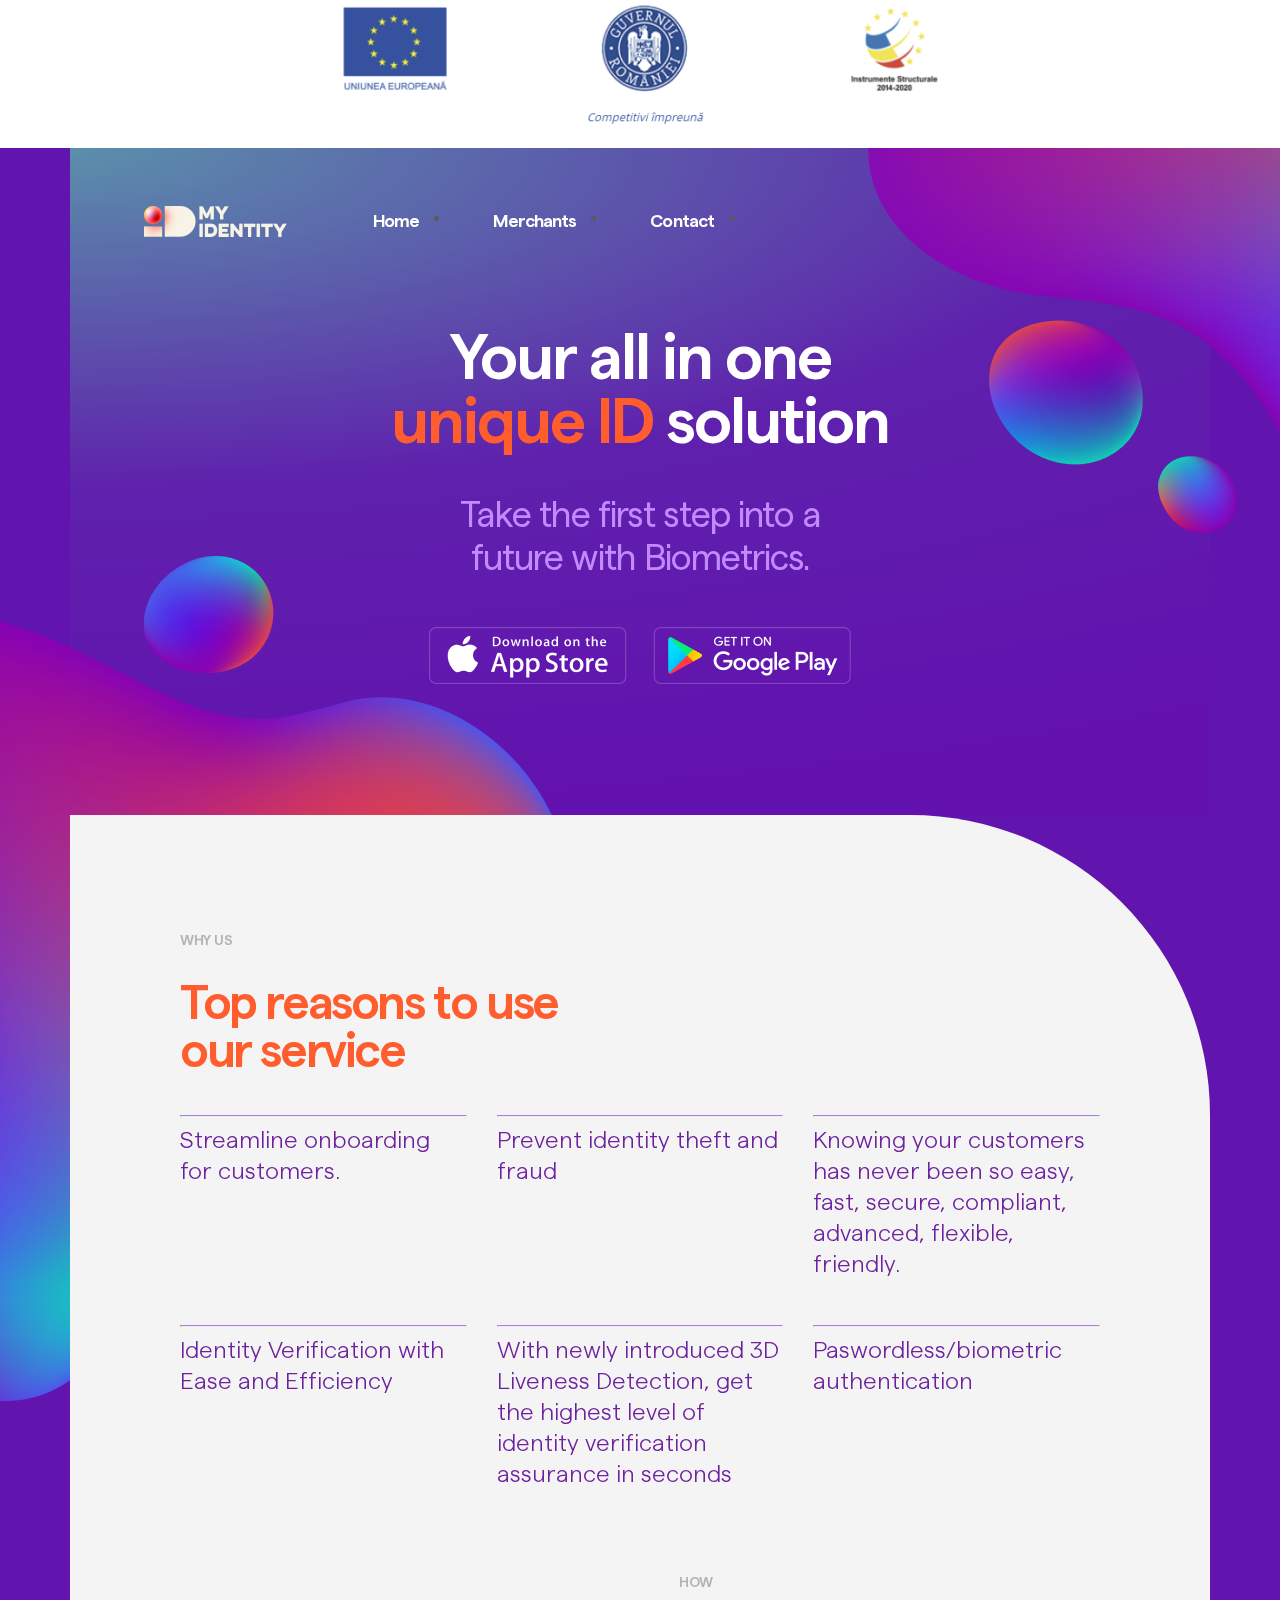
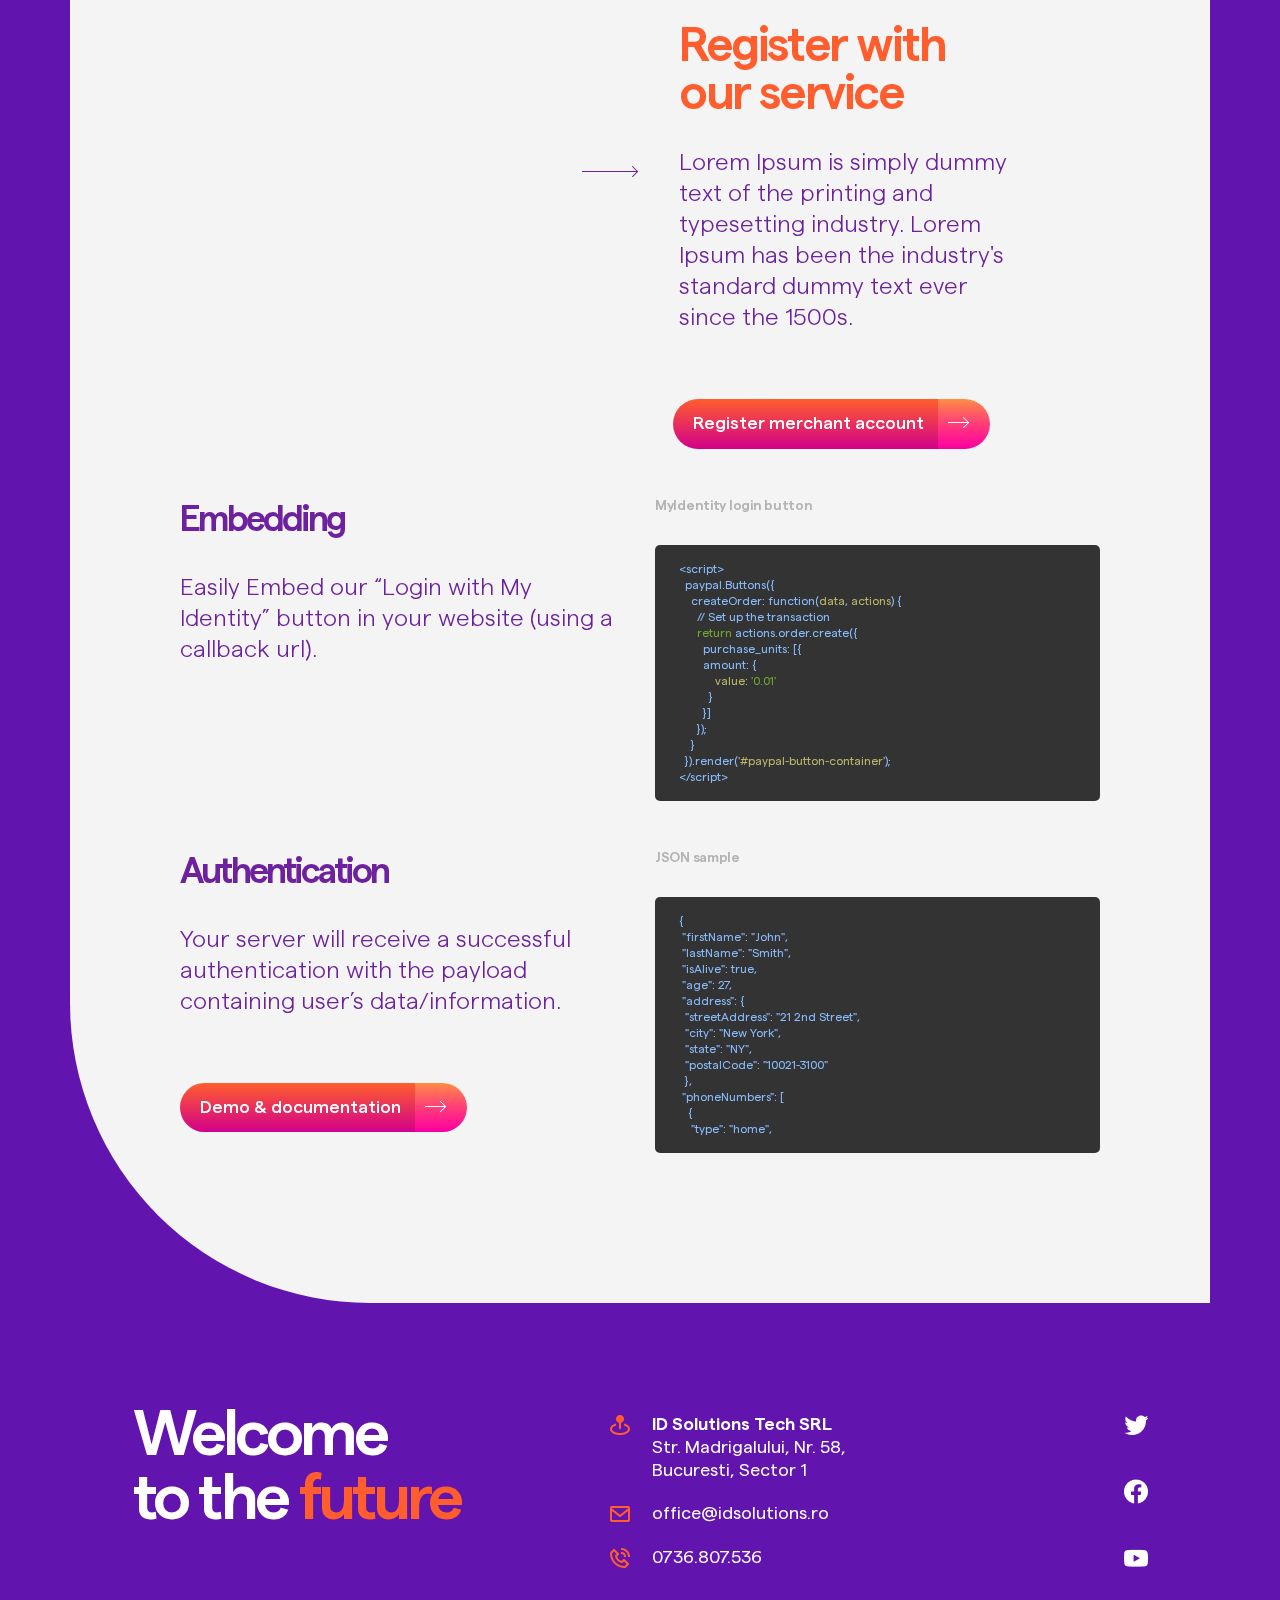
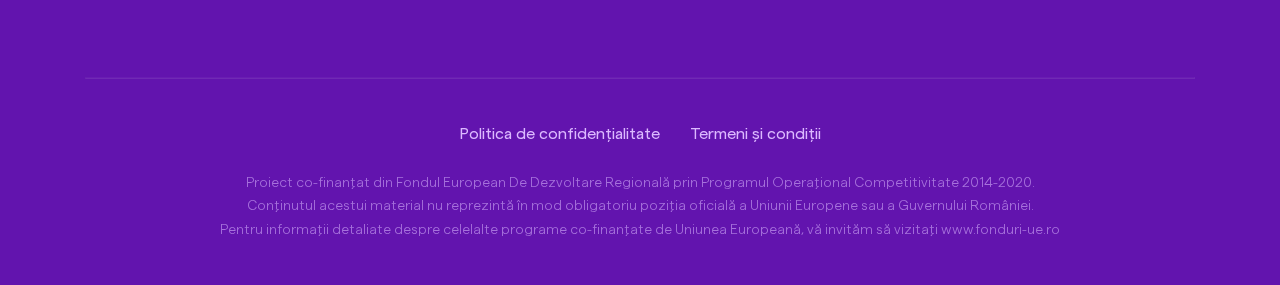
==== commit 9ef03cfa: "[IDAPP-157] [IDAPP-160] [IDAPP-163]" ====
--- a/contact.html
+++ b/contact.html
@@ -193,7 +193,7 @@
 					<dl>
 						<dd class="d-inline-flex align-top justify-content-start">
 							<img height="24" src="images/icon_map_pin.png" alt="">
-							<p><b>D Solutions Tech SRL</b> <br>Str. Madrigalului, Nr. 58, <br> Bucuresti, Sector 1</p></dd>
+							<p><b>ID Solutions Tech SRL</b> <br>Str. Madrigalului, Nr. 58, <br> Bucuresti, Sector 1</p></dd>
 						<dd class="d-flex align-content-top">
 							<img height="24" src="images/icon_mail.png" alt="">
 							<p>office@idsolutions.ro</p>
--- a/css/style.css
+++ b/css/style.css
@@ -11,7 +11,8 @@
 ul.nav-menu { padding-left: 10px; }
 ul.nav-menu li a {font-size: 18px; line-height:31px; letter-spacing: -0.05em; font-weight:600; padding: 0 15px; color: #ffffff; text-decoration: none; 
 	-webkit-transition-duration: 0.3s; -o-transition-duration: 0.3s; transition-duration: 0.3s; }
-ul.nav-menu li a:hover { color: #F44943; }
+ul.nav-menu li a:hover,ul.nav-menu li:hover { color: #FF5D2E; }
+ul.nav-menu li.active {color: #FF5D2E;}
 .nav-toggle { display: none; position: absolute; top: 0; right: 0; width: 50px; height: 50px; cursor: pointer; }
 span.icon-bar { position: absolute; right: 12px; display: block; width: 26px; height: 2px; background-color: #ffffff; -webkit-transition-duration: 0.3s; -o-transition-duration: 0.3s; transition-duration: 0.3s; }
 .icon-bar:nth-child(1) { top: 17px; }
@@ -29,7 +30,7 @@
 .header h1 { font-weight: 600; font-size: 64px; line-height: 64px; color:#fff; letter-spacing:-2px }
 .header h2 { margin-top: 40px; font-weight: 400; font-size: 36px; line-height: 43px; letter-spacing: -1px; color: #C18BFF; }
 .header__download {margin-top:46px; }
-.header__download .dowload__btn { margin:0 11px; }
+.header__download .dowload__btn { margin:0 11px; display: inline-block;}
 .p--arrow { margin:0 0 50px 0;}
 .p--arrow img { margin:0 0 -20px -80px; }
 .aboutus__left { background: url(../images/bg_left_whoweare.png) -50px 0 no-repeat #F4F4F4; position: relative; min-height: 900px }
@@ -53,7 +54,8 @@
 .faceidscan__image img {margin:-35px 0 0 -1px;}
 .step--odd { padding-right: 170px; padding-left: 94px; }
 .step--even { padding-right: 94px; padding-left: 170px; }
-.howwecollect__steps hr { border-top:1px solid #D9CAE3; margin:20px 0; }
+p.p--purple span {font-size: 14px;}
+.step--even hr, .step--odd hr { background-color: #D9CAE3; border:0; border-top:1px solid #D9CAE3; margin:20px 0; }
 .voiceprint__image { border-radius: 0 0 0 50%; position:relative; height: 628px;}
 .voiceprint__image img { position: absolute; top:-40px;left: -100px; }
 
@@ -90,9 +92,10 @@
 .note p { font-size: 18px; font-style: normal; font-weight: 300; line-height: 23px; letter-spacing: 0em; text-align: left; margin:0 }
 .note__heading {color: #0085FF; font-weight: 500;}
 .row--last { margin-bottom: 100px; }
+.bottom-spacer{ min-height: 200px; }
 footer { padding:100px 0 40px 0; }
 footer h3, footer dl p {color:#fff;}
-footer h3 {font-weight: 600px; font-size:96px; line-height: 96px; letter-spacing:-7px}
+footer h3 {font-weight: 600px; font-size:96px; line-height: 96px; letter-spacing:-7px,}
 footer dl { margin-top: 30px; }
 footer dl p {font-weight: 400;font-style:normal; font-size: 18px; line-height: 23px; padding-left:20px; margin:0;}
 .social-icons { margin-top: 30px;}
@@ -101,4 +104,5 @@
 .social-icons a:last-child,footer dl dd:last-child {margin-bottom:0;}
 footer hr {border-top:1px solid #A772DC; margin:100px 0 45px 0;opacity: 0.1;}
 .policy a { font-size: 16px; line-height: 20px; color: #DCB9FF; margin-bottom: 30px; padding:0 15px; }
-.policy p {color:#A772DC; font-size:14px; line-height: 18px; letter-spacing:0; text-align: center; margin-bottom:5px;}+.policy p {color:#A772DC; font-size:14px; line-height: 18px; letter-spacing:0; text-align: center; margin-bottom:5px;}
+.policy p a {color:#A772DC; font-size:14px; padding:0; margin:0;}--- a/css/xs.css
+++ b/css/xs.css
@@ -1,8 +1,12 @@
-@media screen and (max-width: 575px){
+@media screen 
+  and (device-width: 320px) 
+  and (device-height: 640px) 
+  and (-webkit-device-pixel-ratio: 2) 
+  and (orientation: portrait) {
 	body{font-family: 'Matter', sans-serif;font-size: 18px; font-weight:400; font-style:normal; color:#6D219E; background-color:#6214AE;}
 	h3 { margin-bottom: 30px; color: #B3B3B3; font-size: 10px; font-weight: 700; font-style: normal; line-height: 13px; letter-spacing:2px}
 	h3.h3--purple {color:#6D219E; font-weight:600; font-size: 24px; line-height:31px; letter-spacing:-2px;}
-	h4 { margin-bottom: 30px; color: #F44943; font-size: 32px;  font-weight: 600; font-style: normal; line-height: 32px; letter-spacing:-3px;}
+	h4 { margin-bottom: 30px; color: #FF5D2E; font-size: 32px;  font-weight: 600; font-style: normal; line-height: 32px; letter-spacing:-3px;}
 	p { font-size: 18px; font-weight: 400; font-style: normal; line-height: 23px;} 
 	.img-fluid {max-width:425px;height: auto;}
 	.gov { background-color: #fff; height:69px; }
@@ -38,8 +42,65 @@
 	.howregister__text { width:218px; margin: 0 0 0 20px;}
 	.howregister .row--cta .button__cta { margin:30px 0 0 0; }
 	.button__cta {border-radius:57px; padding:0 0 0 10px; color:#fff; font-weight: 500; font-size:14px; display: inline-block;}
-	pre code {white-space:pre-line;}
+	
 	footer h3 {font-weight: 600px; font-size:64px; line-height: 64px; letter-spacing:-4px; text-align: center;}
 	footer hr {  margin: 20px 0 15px 0; }
 	footer dl { padding-left:51px }
+}
+@media screen and (max-width: 575px)
+{
+	body{font-family: 'Matter', sans-serif;font-size: 18px; font-weight:400; font-style:normal; color:#6D219E; background-color:#6214AE;}
+	h3 { margin-bottom: 30px; color: #B3B3B3; font-size: 10px; font-weight: 700; font-style: normal; line-height: 13px; letter-spacing:2px}
+	h3.h3--purple {color:#6D219E; font-weight:600; font-size: 24px; line-height:31px; letter-spacing:-2px;}
+	h4 { margin-bottom: 30px; color: #FF5D2E; font-size: 32px;  font-weight: 600; font-style: normal; line-height: 32px; letter-spacing:-3px;}
+	p { font-size: 18px; font-weight: 400; font-style: normal; line-height: 23px;} 
+	.img-fluid {max-width:425px;height: auto;}
+	.gov { background-color: #fff; height:69px; }
+	.gov__icons img { height:68px; }
+	.header .blob_top, .header .blob_bottom {display: none;}
+	.header .menu,.header .nav-menu { z-index: 4; }
+	.header .header__content { z-index: 2; }
+	.menu {padding: 10px 0 20px}
+	.aboutus__right {min-height:100px; display: table;}
+	.aboutus__text { width:218px; margin:0 0 50px 70px; min-height:348.53px;}
+	.aboutus__text h3 { margin-top:75px; }
+	.aboutus__text p {margin-bottom:20px;}
+	.p--arrow img { margin: -3px 0 -20px -40px; }
+	.aboutus__right {background: #F4F4F4; border-radius: 0px 195px 0 0px;}
+	.aboutus__right .orb {position: absolute; width:240px; height:230px; right:0; top:0; background: url(../images/ball_mobile.png) no-repeat; border-radius: 0px 195px 0px 0px; 
+		filter: drop-shadow(-26.64px -17.76px 53.28px rgba(255, 184, 0, 0.2)), drop-shadow(0px 31.08px 97.68px #F64E43);}
+	.aboutus__right .gradient {background: linear-gradient(193.96deg, rgba(98, 20, 174, 0.05) 36.95%, rgba(98, 20, 174, 0) 103.78%); border-radius: 0px 195px 195px 0px; height:100%;}
+	.aboutus__right .arrow-right, .auth__left .arrow-right, .howwecollect .arrow-right { margin:0 27px 0 25px;}
+	.aboutus__left { background:#F4F4F4; min-height:600px }
+	.homescreen { position:static; }
+	.auth__text, .howwecollect__text { width:218px;}
+	.auth__title {font-size: 64px; line-height: 64px; margin:0; padding:55px 20px 45px 68px;}
+	.howwecollect__text {margin:0;}
+	.auth__screen--mobile {width: 425px;}
+	.step--odd , .step--even { padding:0 70px; }
+	.faceidscan__image { margin:30px 0 50px }
+	.faceidscan__image img {margin:-15px 0 0 -5px;}
+	.home__lastrow .howwecollect__steps { height:auto; padding-top:60px; }
+	.voiceprint__image { height: auto; overflow: hidden; }
+	.voiceprint__image img { position: static; }
+	.roundcorner--top {border-radius: 0 195px 0 0; background:#F4F4F4;}
+	.roundcorner--bottom {border-radius: 0 0 0 195px; background:#F4F4F4;}
+	.howregister__text { width:218px; margin: 0 0 0 20px;}
+	.howregister .row--cta .button__cta { margin:30px 0 0 0; }
+	.button__cta {border-radius:57px; padding:0 0 0 10px; color:#fff; font-weight: 500; font-size:14px; display: inline-block;}
+	.fordevelopers .img-fluid {max-width: 328px;}
+	footer h3 {font-weight: 600px; font-size:64px; line-height: 64px; letter-spacing:-4px; text-align: center;}
+	footer hr {  margin: 20px 0 15px 0; }
+	footer dl { padding-left:51px }
+}
+@media screen 
+  and (device-width: 320px) 
+  and (device-height: 640px) 
+  and (-webkit-device-pixel-ratio: 2) 
+  and (orientation: landscape) {
+	.button__cta {background: linear-gradient(180deg, #FF5E2C 0%, #D2008B 100%), #6D219E;border-radius:57px; padding:0 0 0 20px; color:#fff; font-weight: 500; font-size:18px; display: inline-block;}
+	.button__cta.cta--normal span {display: inline-block;background: linear-gradient(180deg, #575757 0%, #222222 100%), #FF5E2C; mix-blend-mode: color-dodge; border-radius: 0px 57px 57px 0px;
+	 					padding:13px 20px 13px 10px; margin-left:10px}
+	.button__cta.cta--login { padding:0 20px 0 0; }
+	.button__cta.cta--login span {display: inline-block; border-radius: 0px 57px 57px 0px; padding:13px 0 13px 20px; margin-right:10px}
 }--- a/css/md.css
+++ b/css/md.css
@@ -5,7 +5,7 @@
 	.step--even { padding-right: 50px; padding-left: 50px; }
 	.auth__text { width: 280px; }
 	.auth .p--arrow img { margin: 0 0 -20px -40px; }
-	footer h3 { font-weight: 600px; font-size: 64px; line-height: 64px; letter-spacing: -4px; text-align: center; }
+	footer h3 { font-weight: 600px; font-size: 64px; line-height: 64px; letter-spacing: -4px; text-align: left; }
 	footer dl,
 	.social-icons { margin-top: 10px; }
 }
